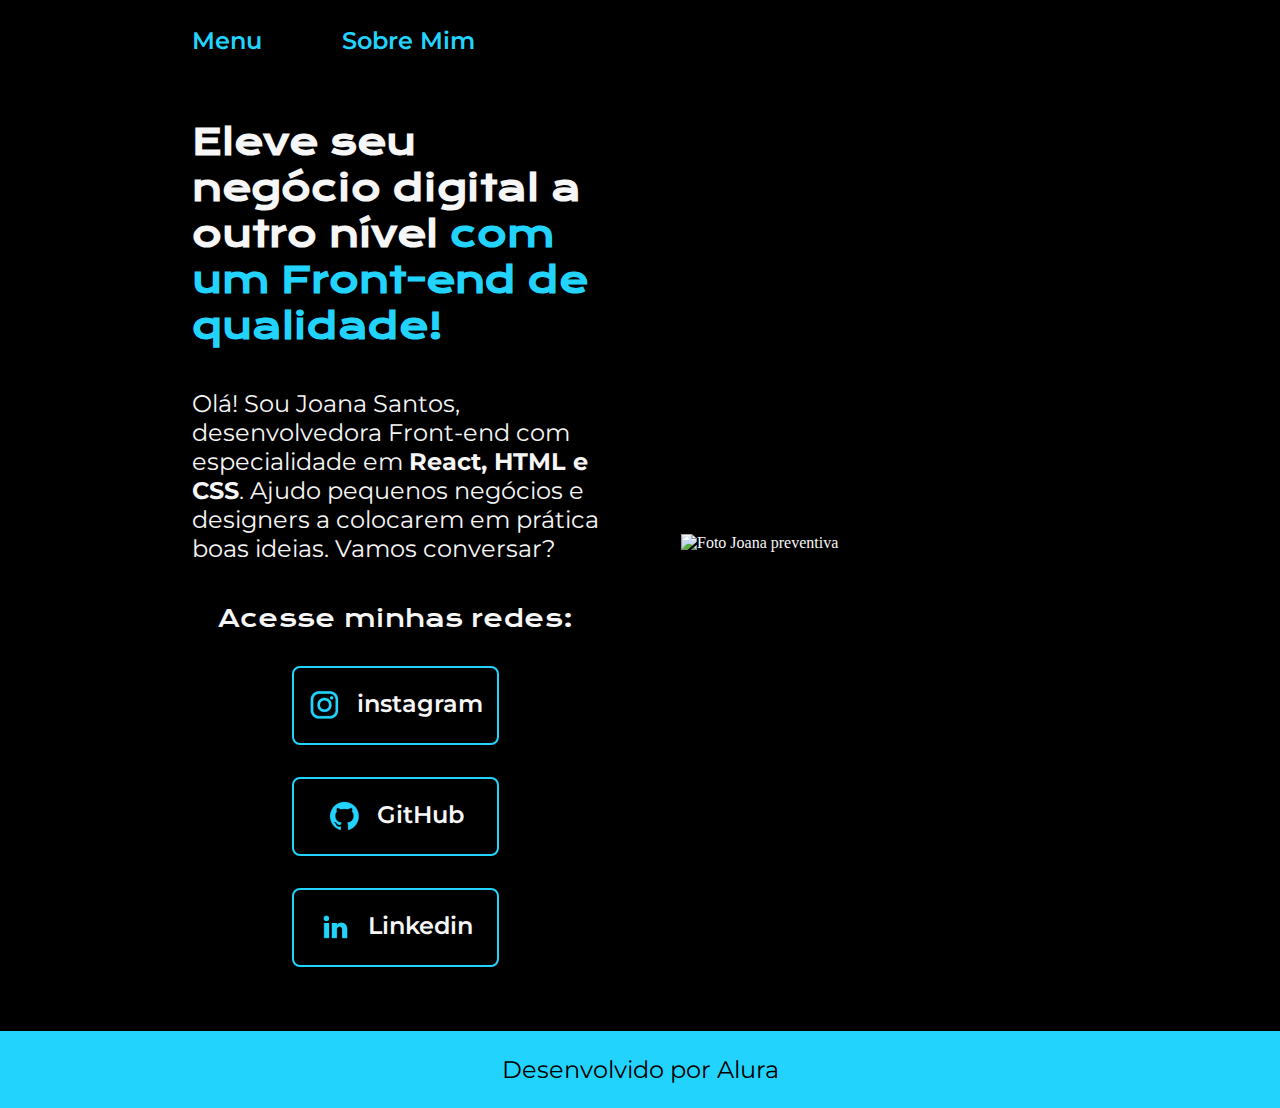
==== index.HTML @ a1e9d767 "alteracao caminho dos arquivos" ====
<!DOCTYPE html>
<html lang="pt-br">
<head>
    <meta charset="UTF-8">
    <meta http-equiv="X-UA-Compatible" content="IE=edge">
    <meta name="viewport" content="width=device-width, initial-scale=1.0">
    <title>Portfolio</title>
    <link rel="stylesheet" href="./styles/style.css">
</head>

<body>
    <header class="cabecalho">
        <nav class="cabecalho__menu">
            <a class="cabecalho__menu__links" href="index.HTML">Menu</a>
            <a class="cabecalho__menu__links" href="./pages/about.HTML">Sobre Mim</a>
        </nav>
    </header>
    <main class="apresentacao">
    <section class="apresentacao__conteudo">
            <h1 class="apresentacao__conteudo__titulo">Eleve seu negócio digital a outro nível <strong class="destaque-titulo">com um Front-end de qualidade!</strong></h1>
            <p class="apresentacao__conteudo__texto">Olá! Sou Joana Santos, desenvolvedora Front-end com especialidade em <strong> React, HTML e CSS</strong>. Ajudo pequenos negócios e designers a colocarem em prática boas ideias. Vamos conversar? </p>
            <div class="apresentacao__links">
                <h2 class="apresentacao__links__subtitulo">Acesse minhas redes:</h2>
                <a class="apresentacao__links__navegacao" href="https://www.instagram.com/gibutter">
                    <img src="./assets/instagram.png" alt="">
                    instagram
                </a>
                <a class="apresentacao__links__navegacao" href="https://www.github.com/gibutter">
                    <img src="./assets/github.png" alt="">
                    GitHub
                </a>
                <a class="apresentacao__links__navegacao" href="https://www.linkedin.com/in/giovannabutter">
                    <img src="./assets/linkedin.png" alt="">
                    Linkedin
                </a>
             </div>
        </section>
    <img class="apresentacao__imagem" src="./assets/Imagem.png" alt="Foto Joana preventiva">
    </main>
    <footer class="rodape">
        <p>Desenvolvido por Alura</p>
    </footer>
</body>
</html>
---- styles/style.css ----
@import url('https://fonts.googleapis.com/css2?family=Krona+One&family=Montserrat:wght@400;600&display=swap');

:root {
    --cor-primaria: #000000;
    --cor-secundaria: #f6f6f6;
    --cor-terciaria: #22d4fd;
    --cor-hover:  #272727;

    --fonte-primaria: 'Krona One', sans-serif;
    --fonte-secundaria: 'Montserrat', sans-serif;
}

* {
    margin: 0;
    padding: 0;
}

body {
    box-sizing: border-box;
    background-color: var(--cor-primaria);
    color: var(--cor-secundaria);
}

.cabecalho{
    padding: 2% 0% 0% 15%;
}

.cabecalho__menu{
    display: flex;
    gap: 80px;
}

.cabecalho__menu__links{
    color: var(--cor-terciaria);
    font-family: var(--fonte-secundaria);
    font-size: 1.5rem;
    font-weight: 600;
    text-decoration: none;
}

.apresentacao {
    margin: 5% 15%;
    display: flex;
    align-items: center;
    justify-content: space-between;
    gap: 82px;
}

.apresentacao__conteudo {
width: 50%;
display: flex;
flex-direction: column;
gap: 40px;
}

.apresentacao__conteudo__titulo {
font-size: 2.25rem;
font-family: var(--fonte-primaria);
}

.destaque-titulo {
    color: var(--cor-terciaria);
}

.apresentacao__conteudo__texto {
font-size: 1.5rem;
font-family: var(--fonte-secundaria);
}

.apresentacao__links{
    display: flex;
    flex-direction: column;
    justify-content: space-between;
    align-items: center;
    gap: 32px;
}

.apresentacao__links__subtitulo{
    font-family: var(--fonte-primaria);
    font-weight: 400;
    font-size: 1.5rem;
    }

.apresentacao__links__navegacao{
border: 2px solid var(--cor-terciaria);
display: flex;
justify-content: center;
gap: 16px;
width: 50%;
padding: 21.5px 0;
text-decoration: none;
text-align: center;
border-radius: 8px;
font-size: 1.5rem;
font-family: var(--fonte-secundaria);
font-weight: 600;
color: var(--cor-secundaria);
text-decoration: none;
}

.apresentacao__links__navegacao:hover{
    background-color: var(--cor-hover);
    padding: 3%;
}

.apresentacao__imagem{
width: 50%;
}

.rodape {
    color: var(--cor-primaria);
    background-color:var(--cor-terciaria);
    padding: 24px;
    font-family: var(--fonte-secundaria);
    font-weight: 400;
    font-size: 1.5rem;
    text-align: center;
}

@media (max-width:1200px){
    .cabecalho{
        padding: 10%;
    }

    .cabecalho__menu{
        justify-content: center;
    }

    .apresentacao{
        flex-direction: column-reverse;
        padding: 5%;

   .apresentacao__conteudo{
        width: auto;
    }
    }
}
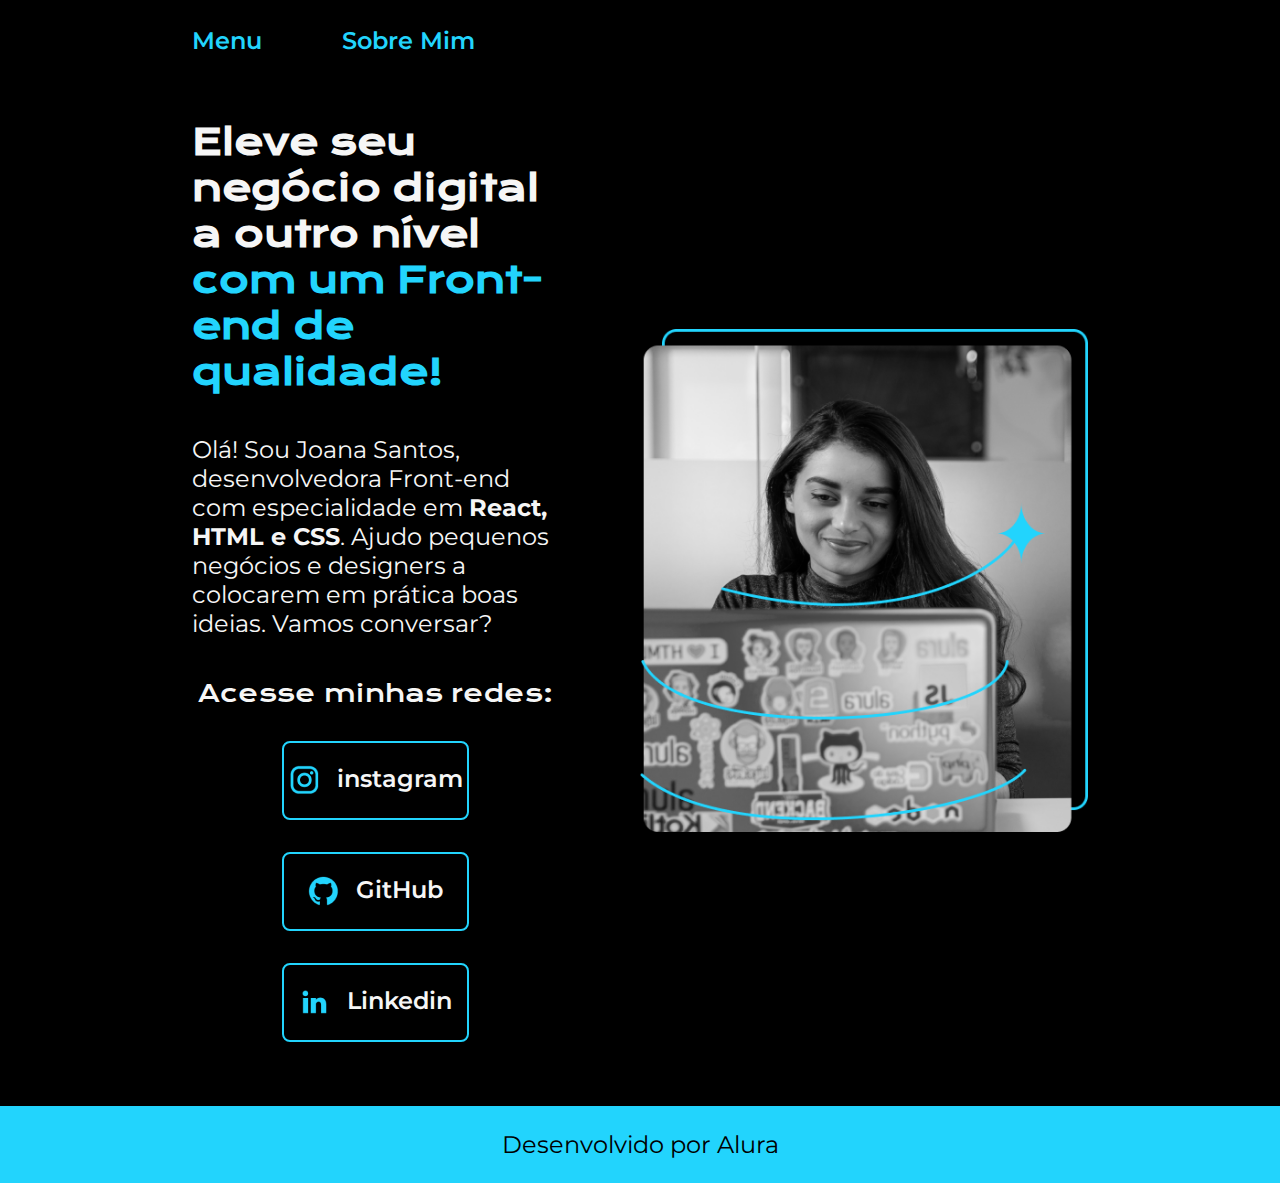
==== commit 62e06962: "Update index.HTML" ====
--- a/index.HTML
+++ b/index.HTML
@@ -35,10 +35,10 @@
                 </a>
              </div>
         </section>
-    <img class="apresentacao__imagem" src="./assets/Imagem.png" alt="Foto Joana preventiva">
+    <img class="apresentacao__imagem" src="./assets/imagem.png" alt="Foto Joana preventiva">
     </main>
     <footer class="rodape">
         <p>Desenvolvido por Alura</p>
     </footer>
 </body>
-</html> +</html> 
